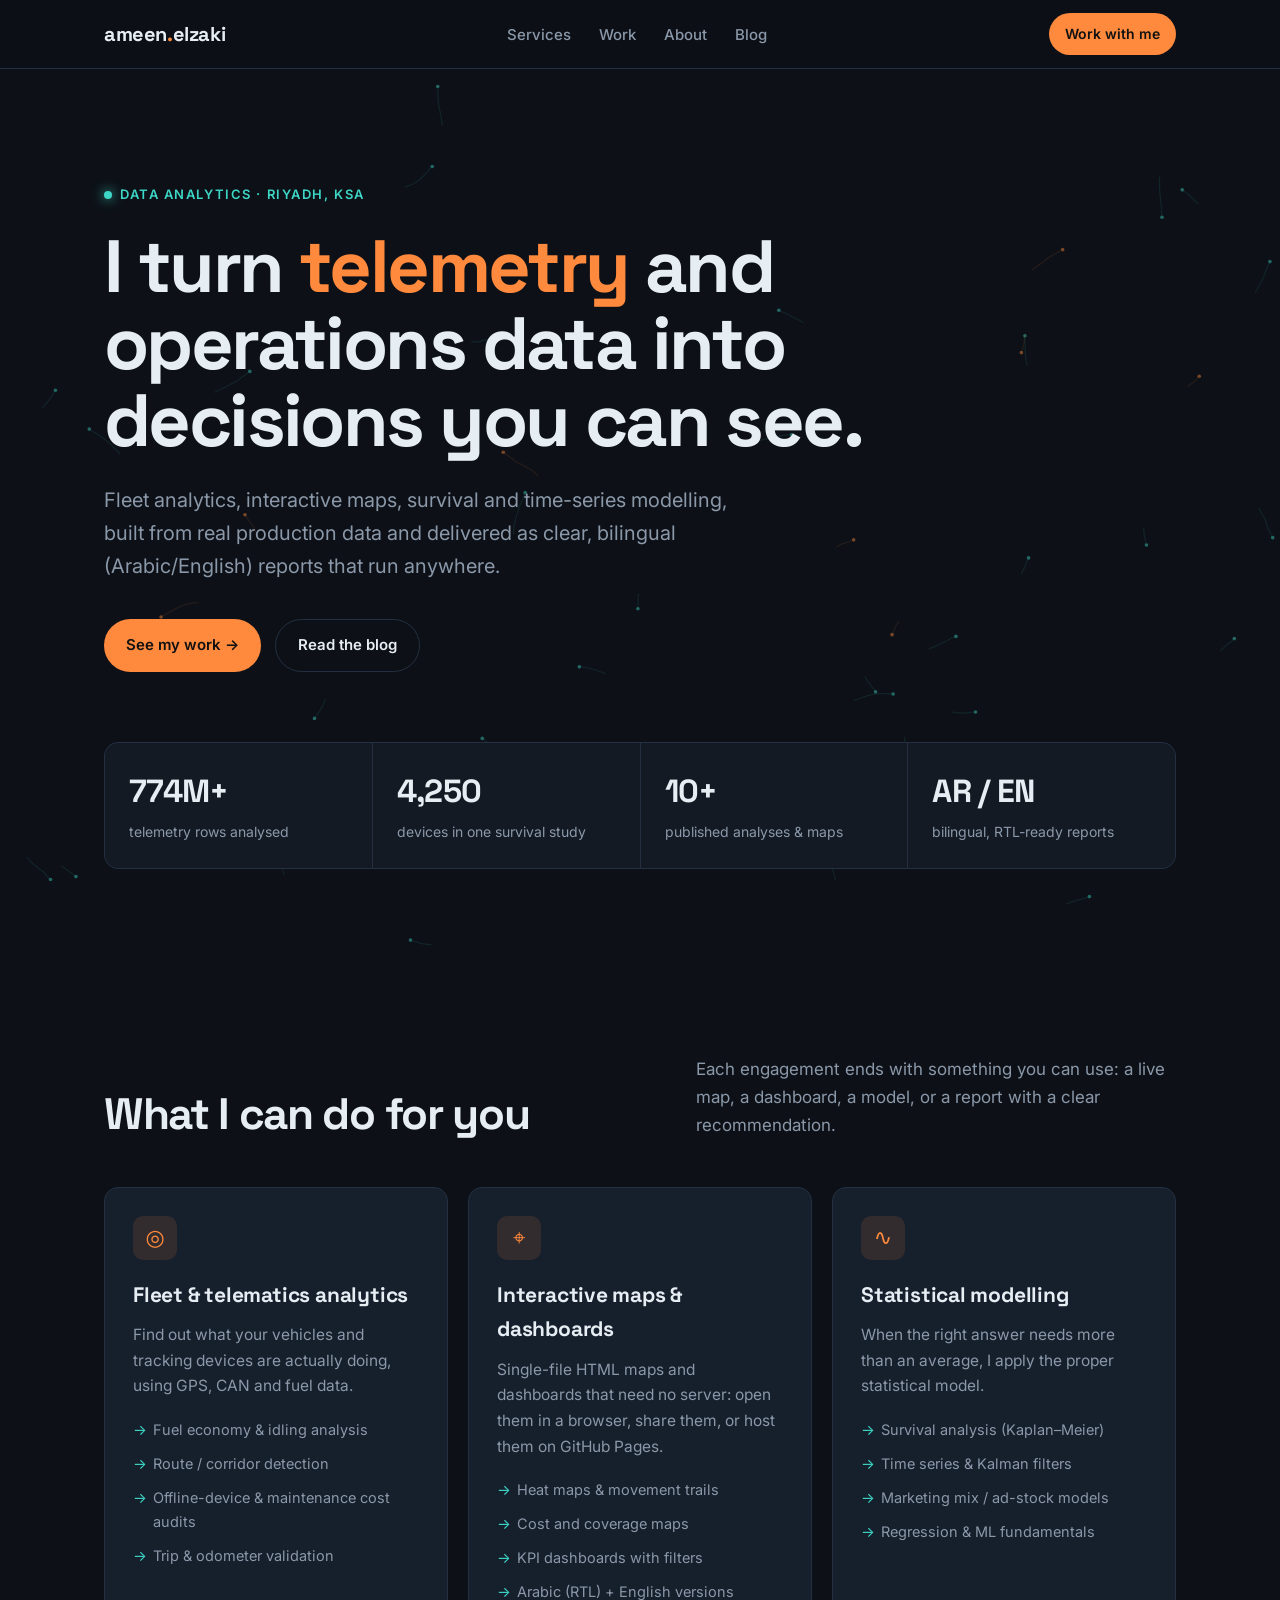
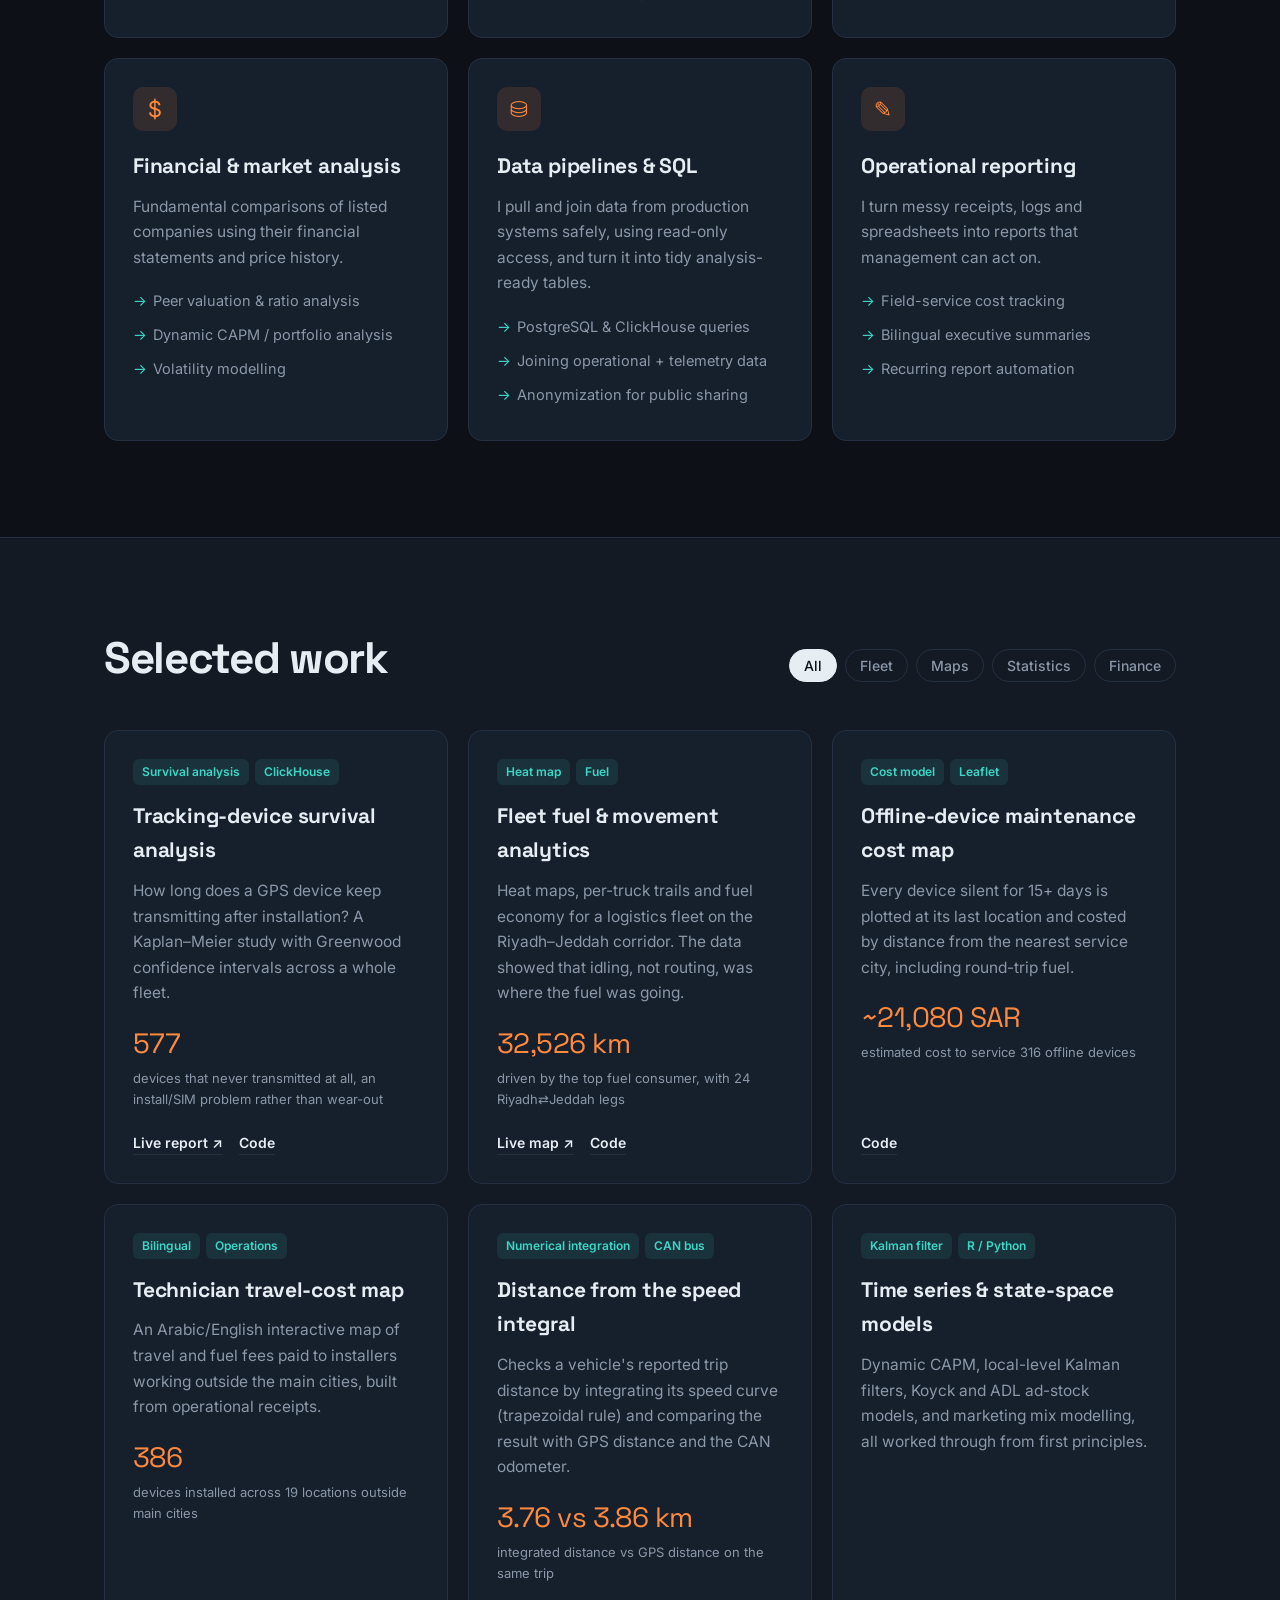
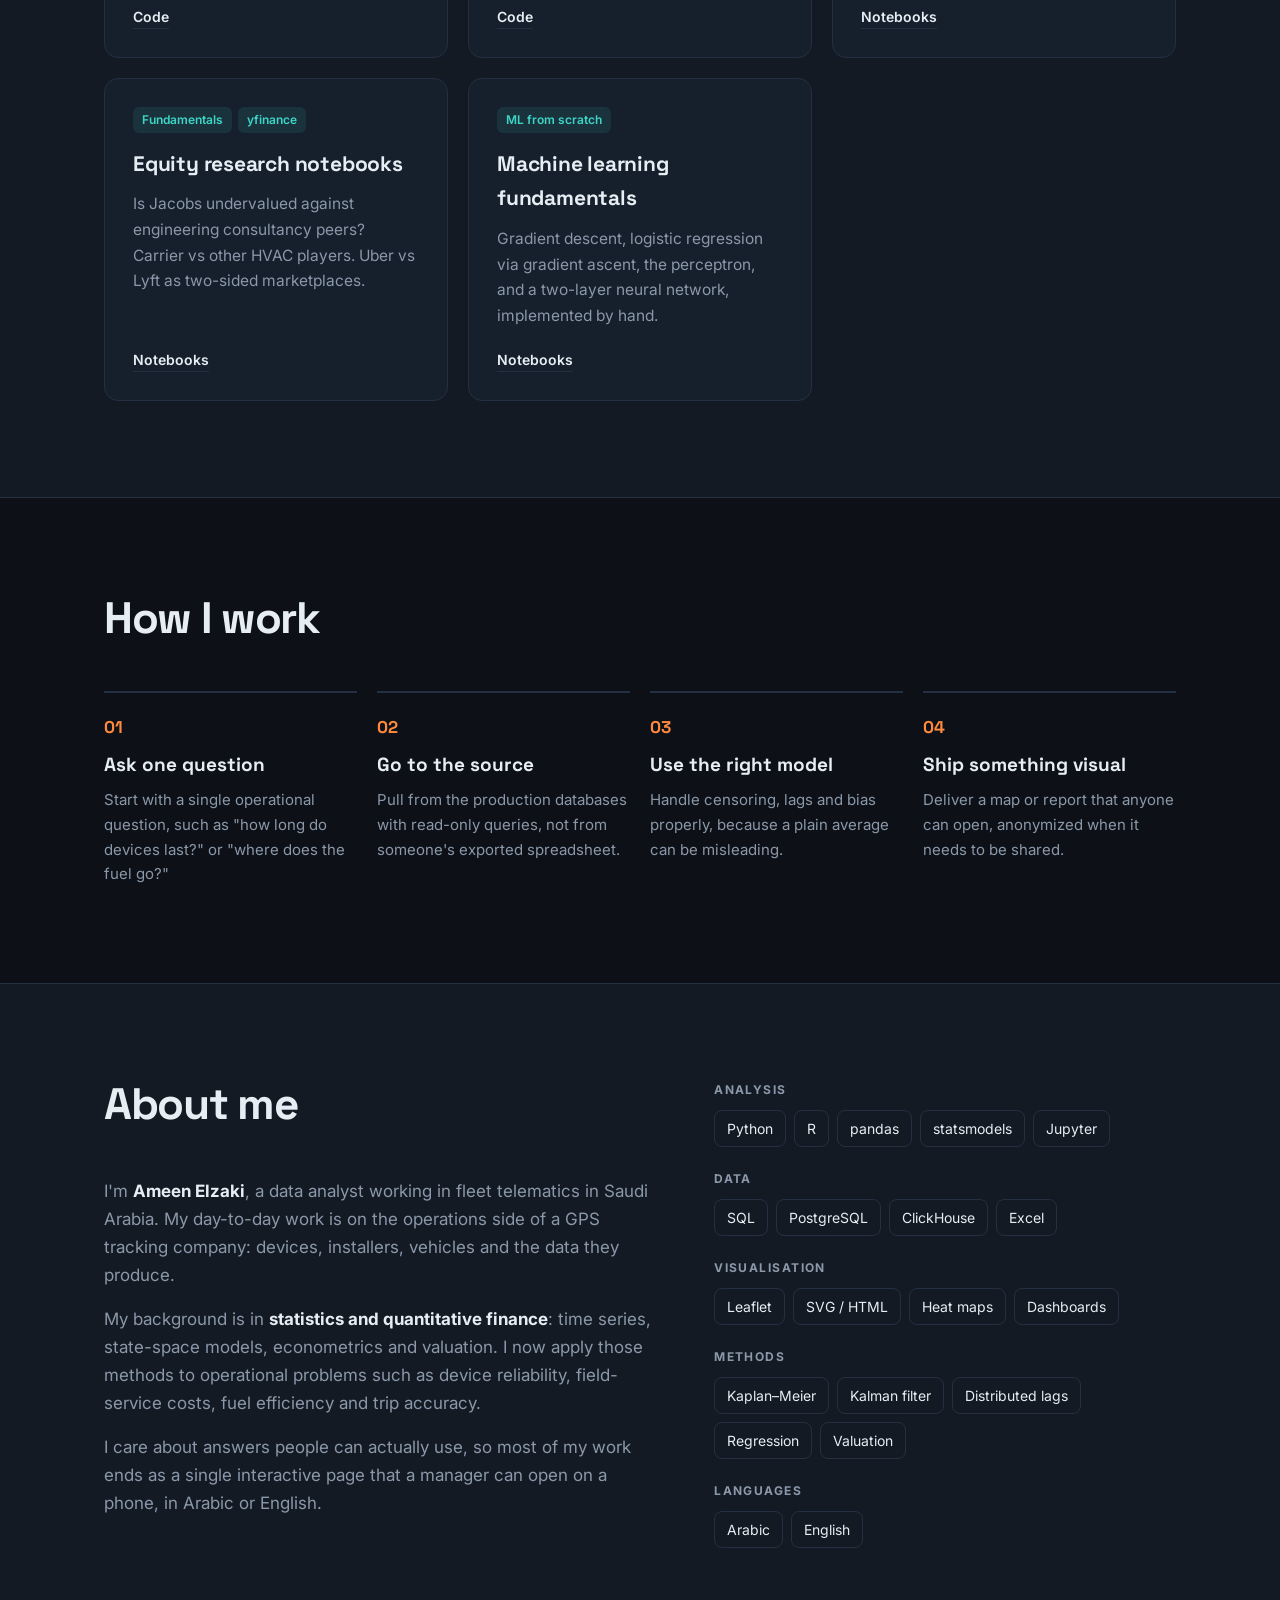
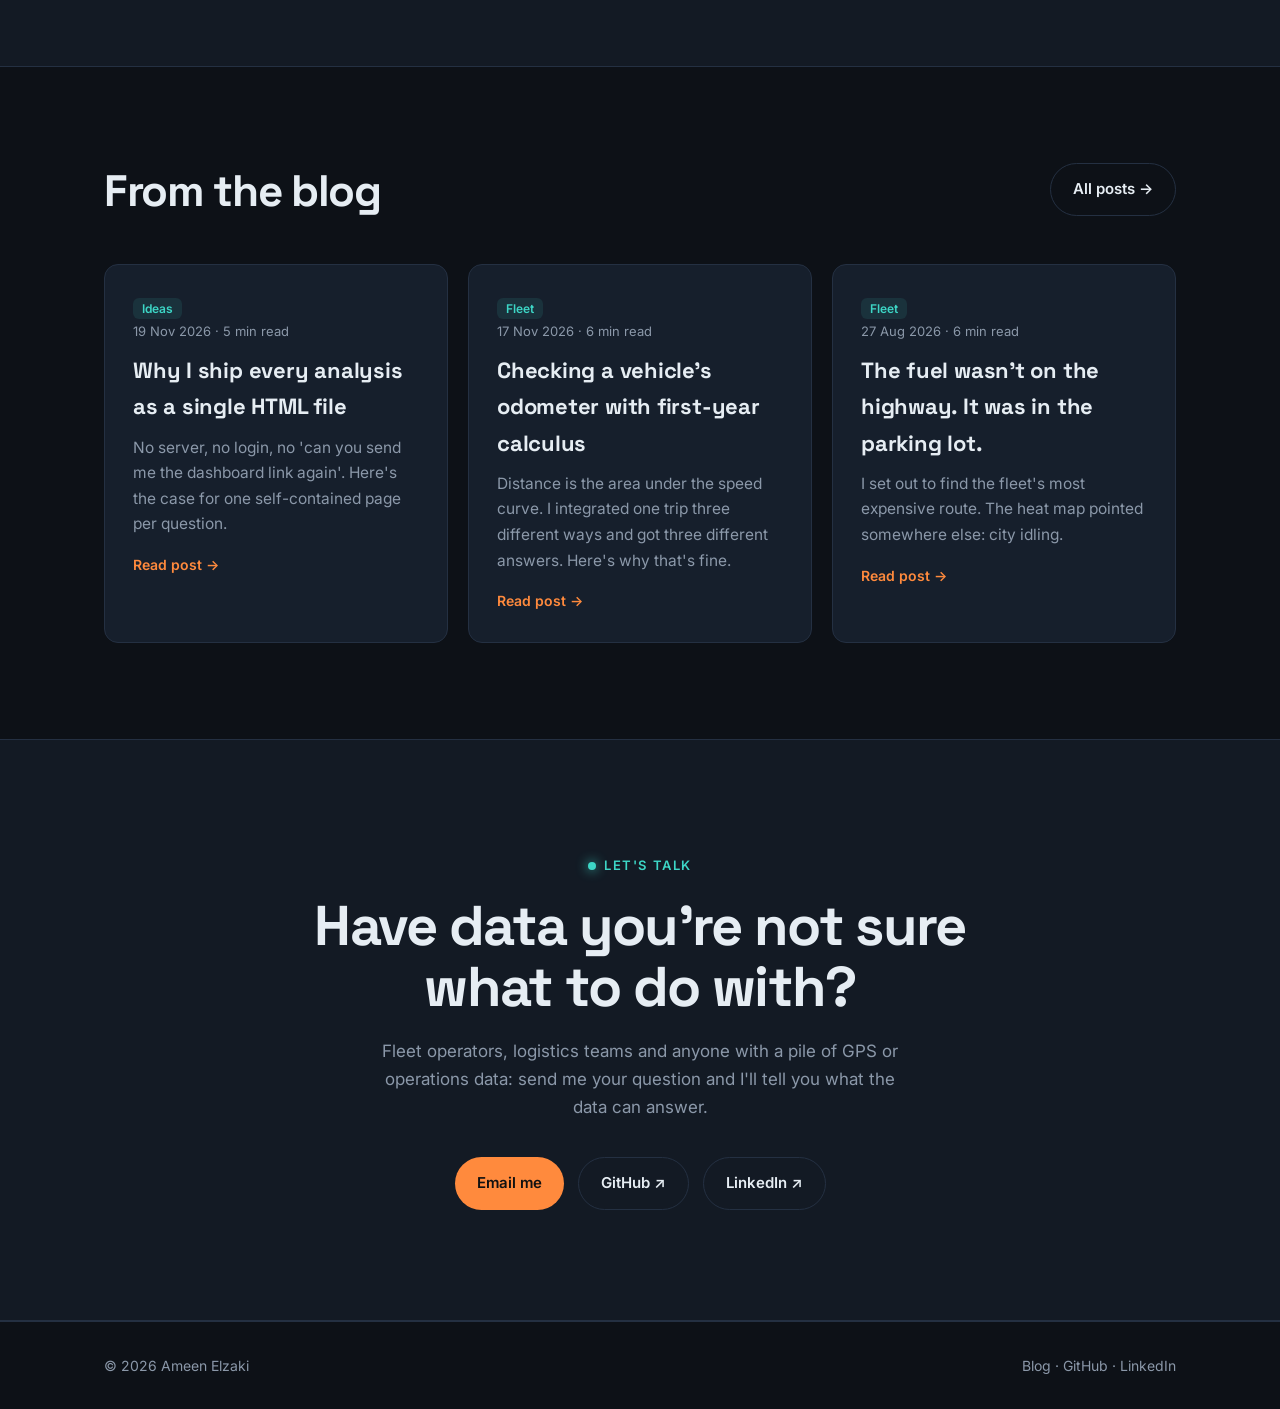
==== index.html @ 3b40af2e "Add files via upload" ====
<!DOCTYPE html>
<html lang="en">
<head>
<meta charset="UTF-8">
<meta name="viewport" content="width=device-width, initial-scale=1.0">
<title>Ameen Elzaki — Fleet & Operations Data Analytics</title>
<meta name="description" content="I turn raw GPS telemetry, operations records and financial data into maps, dashboards and decisions. Fleet analytics, statistical modelling and bilingual (Arabic/English) reporting.">
<link rel="preconnect" href="https://fonts.googleapis.com">
<link rel="preconnect" href="https://fonts.gstatic.com" crossorigin>
<link href="https://fonts.googleapis.com/css2?family=Inter:wght@400;500;600&family=Space+Grotesk:wght@500;700&display=swap" rel="stylesheet">
<link rel="stylesheet" href="assets/style.css">
</head>
<body>

<nav class="nav">
  <div class="wrap">
    <a href="index.html" class="logo">ameen<span>.</span>elzaki</a>
    <ul>
      <li><a href="#services">Services</a></li>
      <li><a href="#work">Work</a></li>
      <li><a href="#about">About</a></li>
      <li><a href="blog.html">Blog</a></li>
    </ul>
    <a href="#contact" class="cta">Work with me</a>
    <button class="menu-btn" aria-label="Menu">☰</button>
  </div>
</nav>

<header class="hero">
  <canvas id="trails"></canvas>
  <div class="wrap">
    <span class="eyebrow">Data analytics · Riyadh, KSA</span>
    <h1>I turn <em>telemetry</em> and operations data into decisions you can see.</h1>
    <p class="lead">Fleet analytics, interactive maps, survival and time-series modelling, built from real production data and delivered as clear, bilingual (Arabic/English) reports that run anywhere.</p>
    <div class="btns">
      <a href="#work" class="btn primary">See my work →</a>
      <a href="blog.html" class="btn ghost">Read the blog</a>
    </div>

    <div class="stats reveal">
      <div class="stat"><b>774M+</b><span>telemetry rows analysed</span></div>
      <div class="stat"><b>4,250</b><span>devices in one survival study</span></div>
      <div class="stat"><b>10+</b><span>published analyses & maps</span></div>
      <div class="stat"><b>AR / EN</b><span>bilingual, RTL-ready reports</span></div>
    </div>
  </div>
</header>

<!-- SERVICES -->
<section id="services">
  <div class="wrap">
    <div class="sec-head reveal">
      <h2>What I can do for you</h2>
      <p>Each engagement ends with something you can use: a live map, a dashboard, a model, or a report with a clear recommendation.</p>
    </div>
    <div class="grid g3">
      <div class="card reveal">
        <div class="ico">◎</div>
        <h3>Fleet & telematics analytics</h3>
        <p>Find out what your vehicles and tracking devices are actually doing, using GPS, CAN and fuel data.</p>
        <ul>
          <li>Fuel economy & idling analysis</li>
          <li>Route / corridor detection</li>
          <li>Offline-device & maintenance cost audits</li>
          <li>Trip & odometer validation</li>
        </ul>
      </div>
      <div class="card reveal">
        <div class="ico">⌖</div>
        <h3>Interactive maps & dashboards</h3>
        <p>Single-file HTML maps and dashboards that need no server: open them in a browser, share them, or host them on GitHub Pages.</p>
        <ul>
          <li>Heat maps & movement trails</li>
          <li>Cost and coverage maps</li>
          <li>KPI dashboards with filters</li>
          <li>Arabic (RTL) + English versions</li>
        </ul>
      </div>
      <div class="card reveal">
        <div class="ico">∿</div>
        <h3>Statistical modelling</h3>
        <p>When the right answer needs more than an average, I apply the proper statistical model.</p>
        <ul>
          <li>Survival analysis (Kaplan–Meier)</li>
          <li>Time series & Kalman filters</li>
          <li>Marketing mix / ad-stock models</li>
          <li>Regression & ML fundamentals</li>
        </ul>
      </div>
      <div class="card reveal">
        <div class="ico">$</div>
        <h3>Financial & market analysis</h3>
        <p>Fundamental comparisons of listed companies using their financial statements and price history.</p>
        <ul>
          <li>Peer valuation & ratio analysis</li>
          <li>Dynamic CAPM / portfolio analysis</li>
          <li>Volatility modelling</li>
        </ul>
      </div>
      <div class="card reveal">
        <div class="ico">⛁</div>
        <h3>Data pipelines & SQL</h3>
        <p>I pull and join data from production systems safely, using read-only access, and turn it into tidy analysis-ready tables.</p>
        <ul>
          <li>PostgreSQL & ClickHouse queries</li>
          <li>Joining operational + telemetry data</li>
          <li>Anonymization for public sharing</li>
        </ul>
      </div>
      <div class="card reveal">
        <div class="ico">✎</div>
        <h3>Operational reporting</h3>
        <p>I turn messy receipts, logs and spreadsheets into reports that management can act on.</p>
        <ul>
          <li>Field-service cost tracking</li>
          <li>Bilingual executive summaries</li>
          <li>Recurring report automation</li>
        </ul>
      </div>
    </div>
  </div>
</section>

<!-- WORK -->
<section id="work" class="alt">
  <div class="wrap">
    <div class="sec-head reveal">
      <h2>Selected work</h2>
      <div class="filters">
        <button class="on" data-f="all">All</button>
        <button data-f="fleet">Fleet</button>
        <button data-f="maps">Maps</button>
        <button data-f="stats">Statistics</button>
        <button data-f="finance">Finance</button>
      </div>
    </div>

    <div class="grid g3">
      <article class="card project reveal" data-cat="fleet stats">
        <div class="tags"><span class="tag">Survival analysis</span><span class="tag">ClickHouse</span></div>
        <h3>Tracking-device survival analysis</h3>
        <p>How long does a GPS device keep transmitting after installation? A Kaplan–Meier study with Greenwood confidence intervals across a whole fleet.</p>
        <div class="metric">577</div>
        <div class="metric-l">devices that never transmitted at all, an install/SIM problem rather than wear-out</div>
        <div class="links">
          <a href="https://ameenelzaki96.github.io/Survival-Analysis" target="_blank" rel="noopener">Live report ↗</a>
          <a href="https://github.com/ameenelzaki96/Survival-Analysis" target="_blank" rel="noopener">Code</a>
        </div>
      </article>

      <article class="card project reveal" data-cat="fleet maps">
        <div class="tags"><span class="tag">Heat map</span><span class="tag">Fuel</span></div>
        <h3>Fleet fuel & movement analytics</h3>
        <p>Heat maps, per-truck trails and fuel economy for a logistics fleet on the Riyadh–Jeddah corridor. The data showed that idling, not routing, was where the fuel was going.</p>
        <div class="metric">32,526 km</div>
        <div class="metric-l">driven by the top fuel consumer, with 24 Riyadh⇄Jeddah legs</div>
        <div class="links">
          <a href="https://ameenelzaki96.github.io/fleet-movement-heatmap/" target="_blank" rel="noopener">Live map ↗</a>
          <a href="https://github.com/ameenelzaki96/fleet-movement-heatmap" target="_blank" rel="noopener">Code</a>
        </div>
      </article>

      <article class="card project reveal" data-cat="fleet maps">
        <div class="tags"><span class="tag">Cost model</span><span class="tag">Leaflet</span></div>
        <h3>Offline-device maintenance cost map</h3>
        <p>Every device silent for 15+ days is plotted at its last location and costed by distance from the nearest service city, including round-trip fuel.</p>
        <div class="metric">~21,080 SAR</div>
        <div class="metric-l">estimated cost to service 316 offline devices</div>
        <div class="links">
          <a href="https://github.com/ameenelzaki96/tracking-stale-map-KSA-all-regions" target="_blank" rel="noopener">Code</a>
        </div>
      </article>

      <article class="card project reveal" data-cat="maps fleet">
        <div class="tags"><span class="tag">Bilingual</span><span class="tag">Operations</span></div>
        <h3>Technician travel-cost map</h3>
        <p>An Arabic/English interactive map of travel and fuel fees paid to installers working outside the main cities, built from operational receipts.</p>
        <div class="metric">386</div>
        <div class="metric-l">devices installed across 19 locations outside main cities</div>
        <div class="links">
          <a href="https://github.com/ameenelzaki96/Operational-Interactive-Map" target="_blank" rel="noopener">Code</a>
        </div>
      </article>

      <article class="card project reveal" data-cat="fleet stats">
        <div class="tags"><span class="tag">Numerical integration</span><span class="tag">CAN bus</span></div>
        <h3>Distance from the speed integral</h3>
        <p>Checks a vehicle's reported trip distance by integrating its speed curve (trapezoidal rule) and comparing the result with GPS distance and the CAN odometer.</p>
        <div class="metric">3.76 vs 3.86 km</div>
        <div class="metric-l">integrated distance vs GPS distance on the same trip</div>
        <div class="links">
          <a href="https://github.com/ameenelzaki96/Distance-via-Speed-Integral-in-Arabic" target="_blank" rel="noopener">Code</a>
        </div>
      </article>

      <article class="card project reveal" data-cat="stats">
        <div class="tags"><span class="tag">Kalman filter</span><span class="tag">R / Python</span></div>
        <h3>Time series & state-space models</h3>
        <p>Dynamic CAPM, local-level Kalman filters, Koyck and ADL ad-stock models, and marketing mix modelling, all worked through from first principles.</p>
        <div class="links">
          <a href="https://github.com/ameenelzaki96/timeseries" target="_blank" rel="noopener">Notebooks</a>
        </div>
      </article>

      <article class="card project reveal" data-cat="finance">
        <div class="tags"><span class="tag">Fundamentals</span><span class="tag">yfinance</span></div>
        <h3>Equity research notebooks</h3>
        <p>Is Jacobs undervalued against engineering consultancy peers? Carrier vs other HVAC players. Uber vs Lyft as two-sided marketplaces.</p>
        <div class="links">
          <a href="https://github.com/ameenelzaki96/Financial-Analysis" target="_blank" rel="noopener">Notebooks</a>
        </div>
      </article>

      <article class="card project reveal" data-cat="stats">
        <div class="tags"><span class="tag">ML from scratch</span></div>
        <h3>Machine learning fundamentals</h3>
        <p>Gradient descent, logistic regression via gradient ascent, the perceptron, and a two-layer neural network, implemented by hand.</p>
        <div class="links">
          <a href="https://github.com/ameenelzaki96/Machine-learning-AI" target="_blank" rel="noopener">Notebooks</a>
        </div>
      </article>
    </div>
  </div>
</section>

<!-- PROCESS -->
<section>
  <div class="wrap">
    <div class="sec-head reveal"><h2>How I work</h2></div>
    <div class="steps">
      <div class="step reveal"><h4>Ask one question</h4><p>Start with a single operational question, such as "how long do devices last?" or "where does the fuel go?"</p></div>
      <div class="step reveal"><h4>Go to the source</h4><p>Pull from the production databases with read-only queries, not from someone's exported spreadsheet.</p></div>
      <div class="step reveal"><h4>Use the right model</h4><p>Handle censoring, lags and bias properly, because a plain average can be misleading.</p></div>
      <div class="step reveal"><h4>Ship something visual</h4><p>Deliver a map or report that anyone can open, anonymized when it needs to be shared.</p></div>
    </div>
  </div>
</section>

<!-- ABOUT -->
<section id="about" class="alt">
  <div class="wrap about">
    <div class="reveal">
      <div class="sec-head"><h2>About me</h2></div>
      <p>I'm <strong>Ameen Elzaki</strong>, a data analyst working in fleet telematics in Saudi Arabia. My day-to-day work is on the operations side of a GPS tracking company: devices, installers, vehicles and the data they produce.</p>
      <p>My background is in <strong>statistics and quantitative finance</strong>: time series, state-space models, econometrics and valuation. I now apply those methods to operational problems such as device reliability, field-service costs, fuel efficiency and trip accuracy.</p>
      <p>I care about answers people can actually use, so most of my work ends as a single interactive page that a manager can open on a phone, in Arabic or English.</p>
    </div>
    <div class="reveal">
      <div class="skill-group"><h5>Analysis</h5><div class="skills"><span>Python</span><span>R</span><span>pandas</span><span>statsmodels</span><span>Jupyter</span></div></div>
      <div class="skill-group"><h5>Data</h5><div class="skills"><span>SQL</span><span>PostgreSQL</span><span>ClickHouse</span><span>Excel</span></div></div>
      <div class="skill-group"><h5>Visualisation</h5><div class="skills"><span>Leaflet</span><span>SVG / HTML</span><span>Heat maps</span><span>Dashboards</span></div></div>
      <div class="skill-group"><h5>Methods</h5><div class="skills"><span>Kaplan–Meier</span><span>Kalman filter</span><span>Distributed lags</span><span>Regression</span><span>Valuation</span></div></div>
      <div class="skill-group"><h5>Languages</h5><div class="skills"><span>Arabic</span><span>English</span></div></div>
    </div>
  </div>
</section>

<!-- LATEST POSTS -->
<section>
  <div class="wrap">
    <div class="sec-head reveal">
      <h2>From the blog</h2>
      <a href="blog.html" class="btn ghost">All posts →</a>
    </div>
    <div class="grid g3" id="latest-posts"></div>
  </div>
</section>

<!-- CONTACT -->
<section id="contact" class="contact alt">
  <div class="wrap reveal">
    <span class="eyebrow">Let's talk</span>
    <h2 style="margin-top:18px">Have data you're not sure what to do with?</h2>
    <p>Fleet operators, logistics teams and anyone with a pile of GPS or operations data: send me your question and I'll tell you what the data can answer.</p>
    <div class="btns">
      <a href="mailto:ameenelzaki@outlook.com" class="btn primary">Email me</a>
      <a href="https://github.com/ameenelzaki96" target="_blank" rel="noopener" class="btn ghost">GitHub ↗</a>
      <a href="https://www.linkedin.com/in/ameen-elzaki/" target="_blank" rel="noopener" class="btn ghost">LinkedIn ↗</a>
    </div>
  </div>
</section>

<footer>
  <div class="wrap">
    <span>© <span data-year></span> Ameen Elzaki</span>
    <span><a href="blog.html">Blog</a> · <a href="https://github.com/ameenelzaki96" target="_blank" rel="noopener">GitHub</a> · <a href="https://www.linkedin.com/in/ameen-elzaki/" target="_blank" rel="noopener">LinkedIn</a></span>
  </div>
</footer>

<script src="assets/posts.js"></script>
<script>
  // render latest 3 posts on the home page
  document.getElementById('latest-posts').innerHTML = POSTS.slice(0,3).map(postCard).join('');
</script>
<script src="assets/main.js"></script>
</body>
</html>
---- assets/style.css ----
/* ===== Ameen Elzaki — personal site ===== */
:root{
  --bg:#0d1117;
  --bg-2:#131a24;
  --card:#161f2c;
  --line:#243042;
  --text:#e6edf3;
  --muted:#8b98a9;
  --accent:#ff8a3d;      /* the orange from the field-cost maps */
  --accent-2:#3dd6c6;    /* telemetry teal */
  --radius:14px;
  --max:1120px;
  --font-head:"Space Grotesk",system-ui,sans-serif;
  --font-body:"Inter",system-ui,sans-serif;
}
*{box-sizing:border-box;margin:0;padding:0}
html{scroll-behavior:smooth}
body{background:var(--bg);color:var(--text);font-family:var(--font-body);line-height:1.65;font-size:17px;-webkit-font-smoothing:antialiased}
a{color:inherit;text-decoration:none}
img{max-width:100%;display:block}
.wrap{max-width:var(--max);margin:0 auto;padding:0 24px}

/* nav */
.nav{position:sticky;top:0;z-index:50;background:rgba(13,17,23,.82);backdrop-filter:blur(10px);border-bottom:1px solid var(--line)}
.nav .wrap{display:flex;align-items:center;justify-content:space-between;height:68px}
.logo{font-family:var(--font-head);font-weight:700;font-size:20px;letter-spacing:-.02em}
.logo span{color:var(--accent)}
.nav ul{display:flex;gap:28px;list-style:none}
.nav ul a{color:var(--muted);font-size:15px;font-weight:500;transition:color .2s}
.nav ul a:hover,.nav ul a.active{color:var(--text)}
.nav .cta{background:var(--accent);color:#111;padding:9px 16px;border-radius:999px;font-weight:600;font-size:14px}
.menu-btn{display:none;background:none;border:0;color:var(--text);font-size:26px;cursor:pointer}

/* hero */
.hero{position:relative;padding:110px 0 90px;overflow:hidden}
.hero canvas{position:absolute;inset:0;width:100%;height:100%;opacity:.55;pointer-events:none}
.hero .wrap{position:relative}
.eyebrow{display:inline-flex;align-items:center;gap:8px;font-size:13px;font-weight:600;letter-spacing:.12em;text-transform:uppercase;color:var(--accent-2)}
.eyebrow::before{content:"";width:8px;height:8px;border-radius:50%;background:var(--accent-2);box-shadow:0 0 12px var(--accent-2)}
.hero h1{font-family:var(--font-head);font-size:clamp(40px,6.4vw,74px);line-height:1.04;letter-spacing:-.035em;margin:22px 0 24px;max-width:900px}
.hero h1 em{font-style:normal;color:var(--accent)}
.hero p.lead{font-size:20px;color:var(--muted);max-width:640px}
.btns{display:flex;gap:14px;margin-top:36px;flex-wrap:wrap}
.btn{display:inline-flex;align-items:center;gap:8px;padding:13px 22px;border-radius:999px;font-weight:600;font-size:15px;transition:transform .15s,background .2s}
.btn:hover{transform:translateY(-2px)}
.btn.primary{background:var(--accent);color:#111}
.btn.ghost{border:1px solid var(--line);color:var(--text)}
.btn.ghost:hover{background:var(--card)}

.stats{display:grid;grid-template-columns:repeat(4,1fr);gap:1px;background:var(--line);border:1px solid var(--line);border-radius:var(--radius);overflow:hidden;margin-top:70px}
.stat{background:var(--bg-2);padding:22px 24px}
.stat b{display:block;font-family:var(--font-head);font-size:32px;letter-spacing:-.02em}
.stat span{color:var(--muted);font-size:14px}

/* sections */
section{padding:96px 0}
.sec-head{display:flex;justify-content:space-between;align-items:end;gap:24px;margin-bottom:48px;flex-wrap:wrap}
.sec-head h2{font-family:var(--font-head);font-size:clamp(30px,4vw,44px);letter-spacing:-.03em;line-height:1.1}
.sec-head p{color:var(--muted);max-width:480px}
.alt{background:var(--bg-2);border-top:1px solid var(--line);border-bottom:1px solid var(--line)}

/* services */
.grid{display:grid;gap:20px}
.g3{grid-template-columns:repeat(3,1fr)}
.g2{grid-template-columns:repeat(2,1fr)}
.card{background:var(--card);border:1px solid var(--line);border-radius:var(--radius);padding:28px;transition:border-color .2s,transform .2s}
.card:hover{border-color:#3a4a62;transform:translateY(-3px)}
.card .ico{width:44px;height:44px;border-radius:10px;display:grid;place-items:center;background:rgba(255,138,61,.12);color:var(--accent);font-size:22px;margin-bottom:18px}
.card h3{font-family:var(--font-head);font-size:21px;letter-spacing:-.01em;margin-bottom:10px}
.card p{color:var(--muted);font-size:15.5px}
.card ul{margin-top:14px;list-style:none}
.card li{font-size:14.5px;color:var(--muted);padding:5px 0 5px 20px;position:relative}
.card li::before{content:"→";position:absolute;left:0;color:var(--accent-2)}

/* projects */
.filters{display:flex;gap:8px;flex-wrap:wrap}
.filters button{background:transparent;border:1px solid var(--line);color:var(--muted);padding:7px 14px;border-radius:999px;font:500 14px var(--font-body);cursor:pointer}
.filters button.on{background:var(--text);color:var(--bg);border-color:var(--text)}
.project{display:flex;flex-direction:column}
.project .tags{display:flex;gap:6px;flex-wrap:wrap;margin-bottom:14px}
.tag{font-size:12px;font-weight:600;padding:3px 9px;border-radius:6px;background:rgba(61,214,198,.1);color:var(--accent-2)}
.project .metric{font-family:var(--font-head);font-size:28px;color:var(--accent);margin:14px 0 2px;letter-spacing:-.02em}
.project .metric-l{font-size:13px;color:var(--muted)}
.project .links{margin-top:auto;padding-top:20px;display:flex;gap:16px;font-size:14px;font-weight:600}
.project .links a{color:var(--text);border-bottom:1px solid var(--line)}
.project .links a:hover{border-color:var(--accent)}
.project.hide{display:none}

/* process */
.steps{counter-reset:s;display:grid;grid-template-columns:repeat(4,1fr);gap:20px}
.step{border-top:2px solid var(--line);padding-top:20px}
.step::before{counter-increment:s;content:"0" counter(s);font-family:var(--font-head);color:var(--accent);font-weight:700}
.step h4{font-family:var(--font-head);font-size:19px;margin:8px 0}
.step p{color:var(--muted);font-size:15px}

/* about */
.about{display:grid;grid-template-columns:1.2fr 1fr;gap:56px;align-items:start}
.about p{color:var(--muted);margin-bottom:16px}
.about p strong{color:var(--text)}
.skills{display:flex;flex-wrap:wrap;gap:8px}
.skills span{border:1px solid var(--line);padding:6px 12px;border-radius:8px;font-size:14px;color:var(--text)}
.skill-group{margin-bottom:22px}
.skill-group h5{font-size:12px;letter-spacing:.12em;text-transform:uppercase;color:var(--muted);margin-bottom:10px}

/* blog list */
.post-card{display:block}
.post-card .meta{font-size:13px;color:var(--muted);margin-bottom:10px}
.post-card h3{font-size:22px}
.post-card .more{display:inline-block;margin-top:16px;color:var(--accent);font-weight:600;font-size:14px}

/* contact */
.contact{text-align:center;padding:110px 0}
.contact h2{font-family:var(--font-head);font-size:clamp(34px,5vw,56px);letter-spacing:-.03em;line-height:1.08;max-width:760px;margin:0 auto 20px}
.contact p{color:var(--muted);max-width:540px;margin:0 auto}
.contact .btns{justify-content:center}

footer{border-top:1px solid var(--line);padding:32px 0;color:var(--muted);font-size:14px}
footer .wrap{display:flex;justify-content:space-between;gap:16px;flex-wrap:wrap}
footer a:hover{color:var(--text)}

/* blog page */
.page-head{padding:90px 0 40px}
.page-head h1{font-family:var(--font-head);font-size:clamp(40px,6vw,64px);letter-spacing:-.035em;line-height:1.05}
.page-head p{color:var(--muted);font-size:19px;max-width:600px;margin-top:16px}

/* article */
.article{max-width:720px;margin:0 auto;padding:70px 24px 100px}
.article .back{color:var(--muted);font-size:14px;font-weight:500}
.article .back:hover{color:var(--accent)}
.article h1{font-family:var(--font-head);font-size:clamp(34px,5vw,50px);letter-spacing:-.03em;line-height:1.1;margin:24px 0 16px}
.article .meta{color:var(--muted);font-size:14px;margin-bottom:40px;display:flex;gap:14px;flex-wrap:wrap}
.article h2{font-family:var(--font-head);font-size:26px;letter-spacing:-.02em;margin:44px 0 14px}
.article p{margin-bottom:20px;color:#c9d3de}
.article ul,.article ol{margin:0 0 20px 22px;color:#c9d3de}
.article li{margin-bottom:8px}
.article strong{color:var(--text)}
.article blockquote{border-left:3px solid var(--accent);padding:6px 0 6px 20px;margin:28px 0;font-size:20px;color:var(--text);font-family:var(--font-head)}
.article code{background:var(--card);border:1px solid var(--line);padding:2px 6px;border-radius:5px;font-size:.88em}
.article pre{background:var(--card);border:1px solid var(--line);border-radius:10px;padding:18px;overflow:auto;margin-bottom:22px;font-size:14px;line-height:1.55}
.article pre code{background:none;border:0;padding:0}
.article table{width:100%;border-collapse:collapse;margin-bottom:24px;font-size:15px}
.article th,.article td{text-align:left;padding:10px 12px;border-bottom:1px solid var(--line)}
.article th{color:var(--muted);font-weight:600;font-size:13px;text-transform:uppercase;letter-spacing:.06em}
.callout{background:var(--card);border:1px solid var(--line);border-radius:var(--radius);padding:20px 22px;margin:28px 0}
.callout a{color:var(--accent);font-weight:600}

/* reveal */
.reveal{opacity:0;transform:translateY(18px);transition:opacity .7s ease,transform .7s ease}
.reveal.in{opacity:1;transform:none}

@media (max-width:900px){
  .g3,.steps{grid-template-columns:1fr 1fr}
  .about{grid-template-columns:1fr}
  .stats{grid-template-columns:1fr 1fr}
}
@media (max-width:640px){
  .g3,.g2,.steps{grid-template-columns:1fr}
  .nav ul{display:none;position:absolute;top:68px;left:0;right:0;flex-direction:column;gap:0;background:var(--bg);border-bottom:1px solid var(--line)}
  .nav ul.open{display:flex}
  .nav ul li a{display:block;padding:14px 24px}
  .menu-btn{display:block}
  .nav .cta{display:none}
  section{padding:70px 0}
  .hero{padding:70px 0 60px}
}
@media (prefers-reduced-motion:reduce){.reveal{opacity:1;transform:none;transition:none}html{scroll-behavior:auto}}
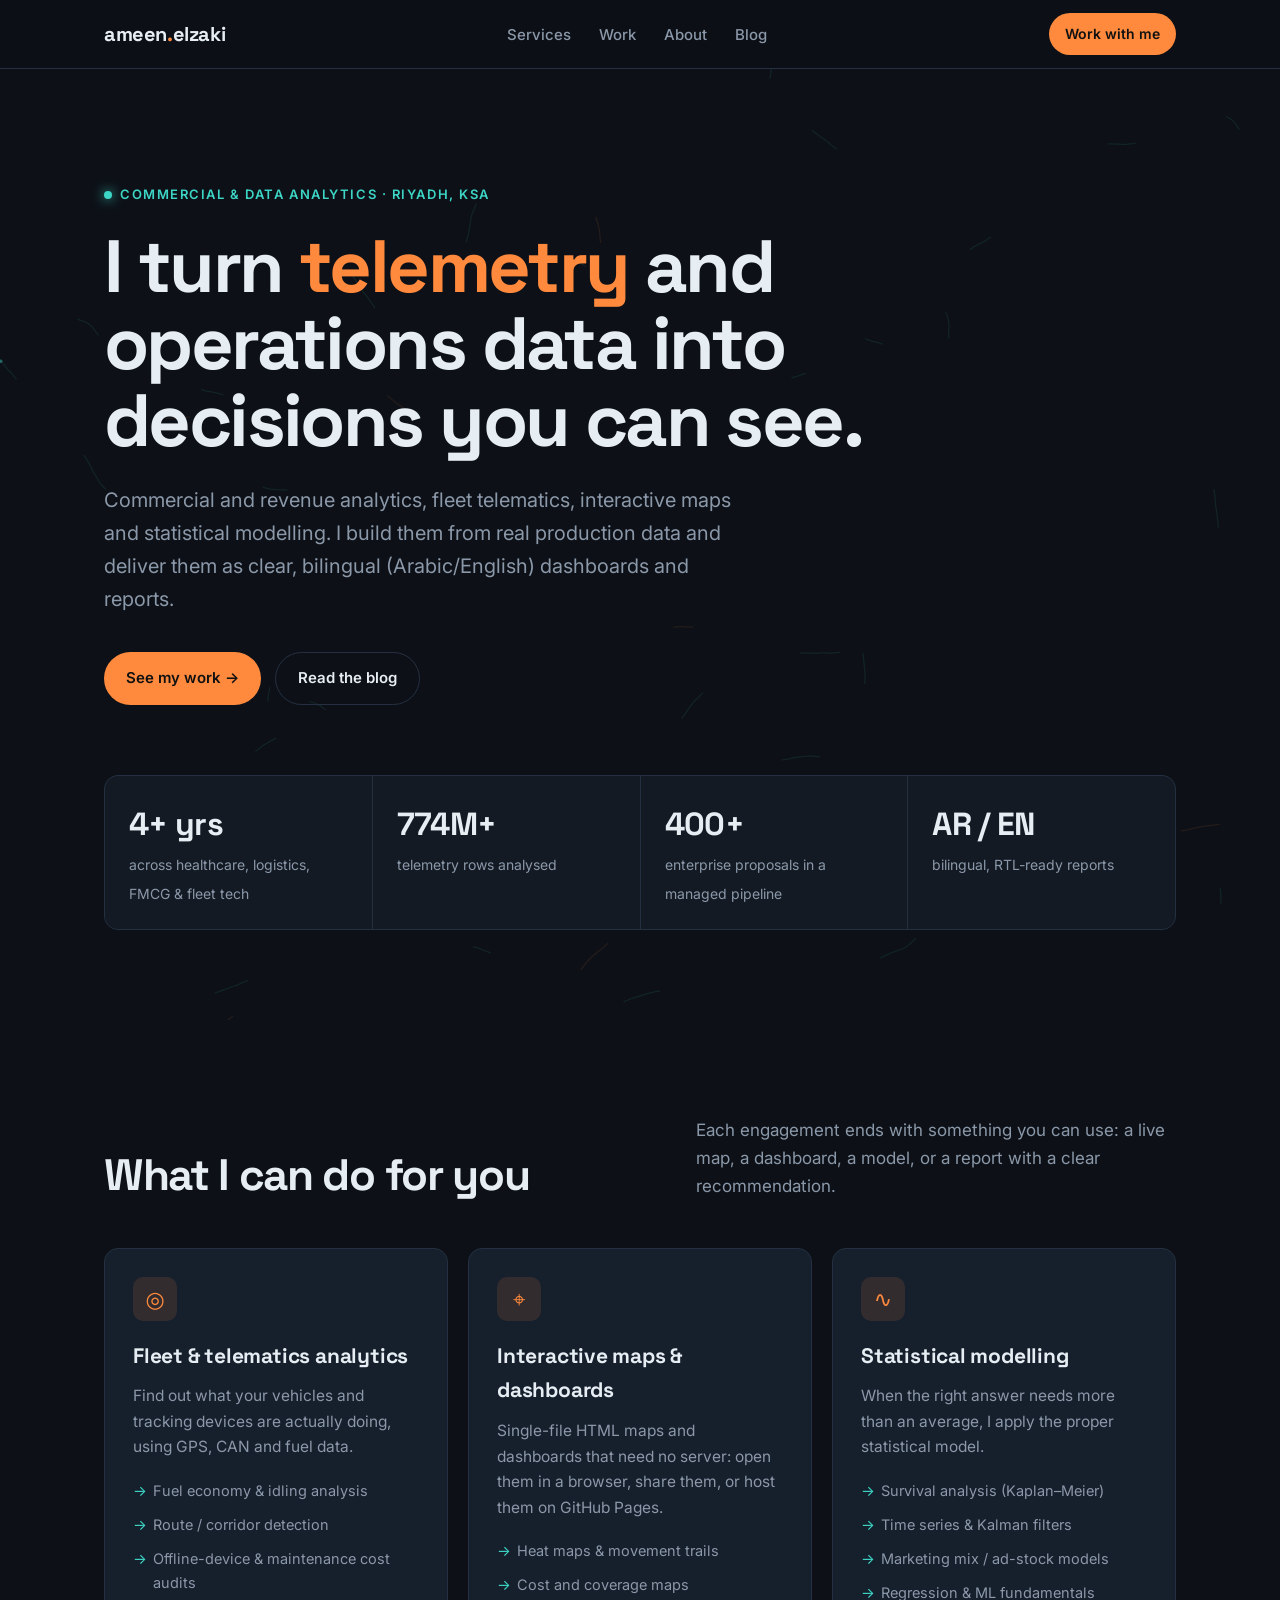
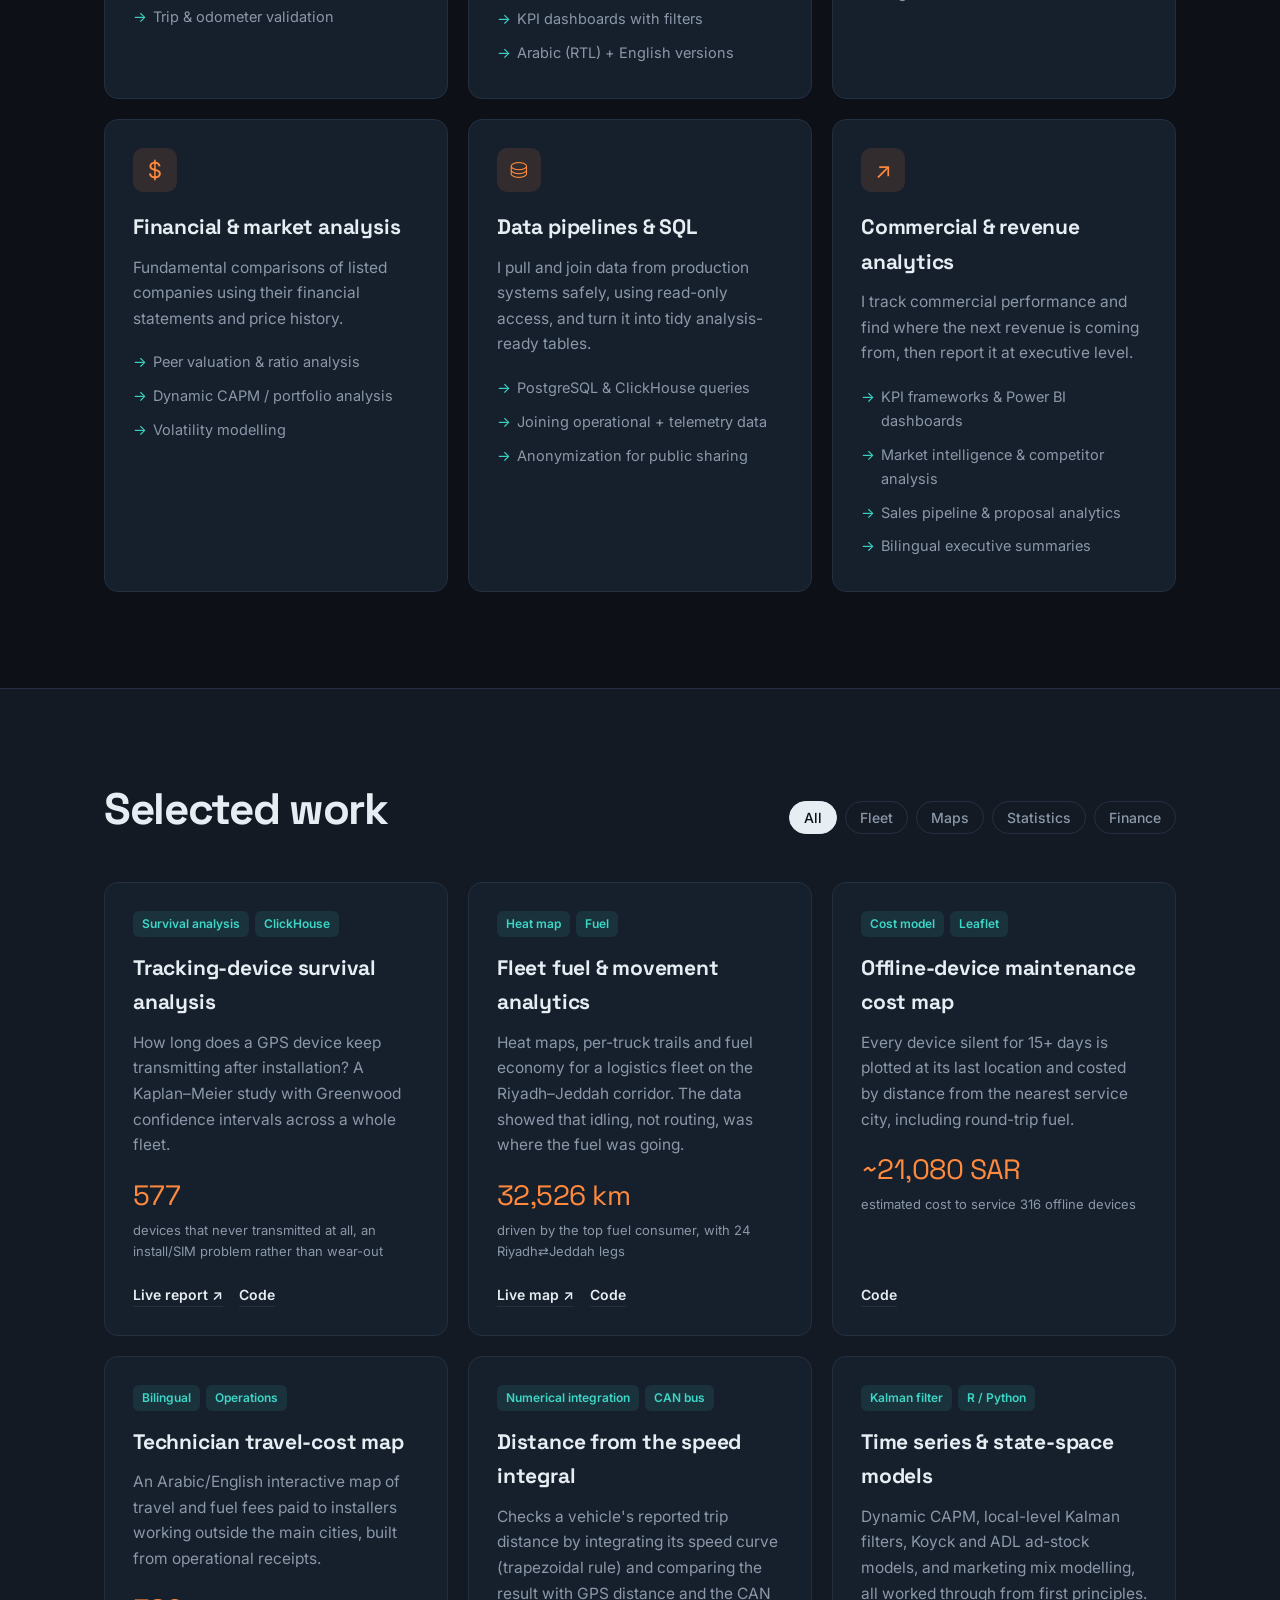
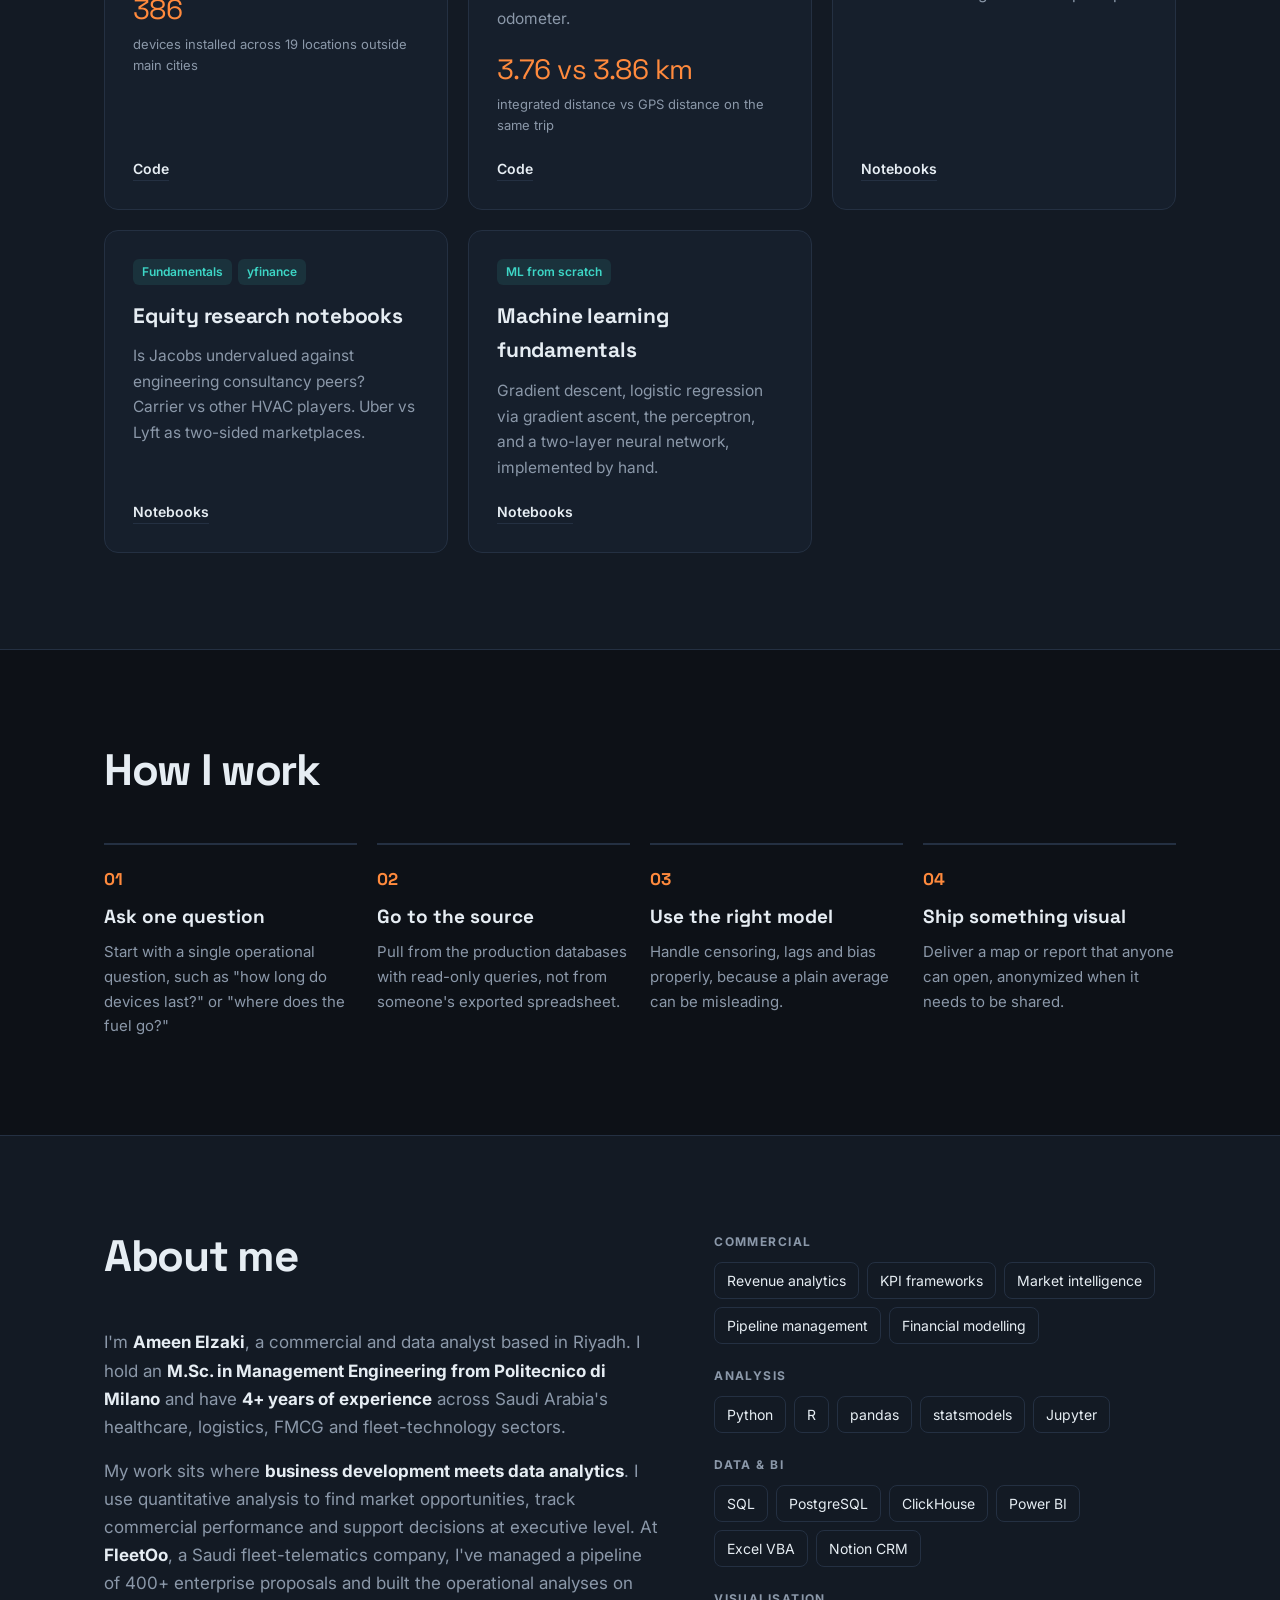
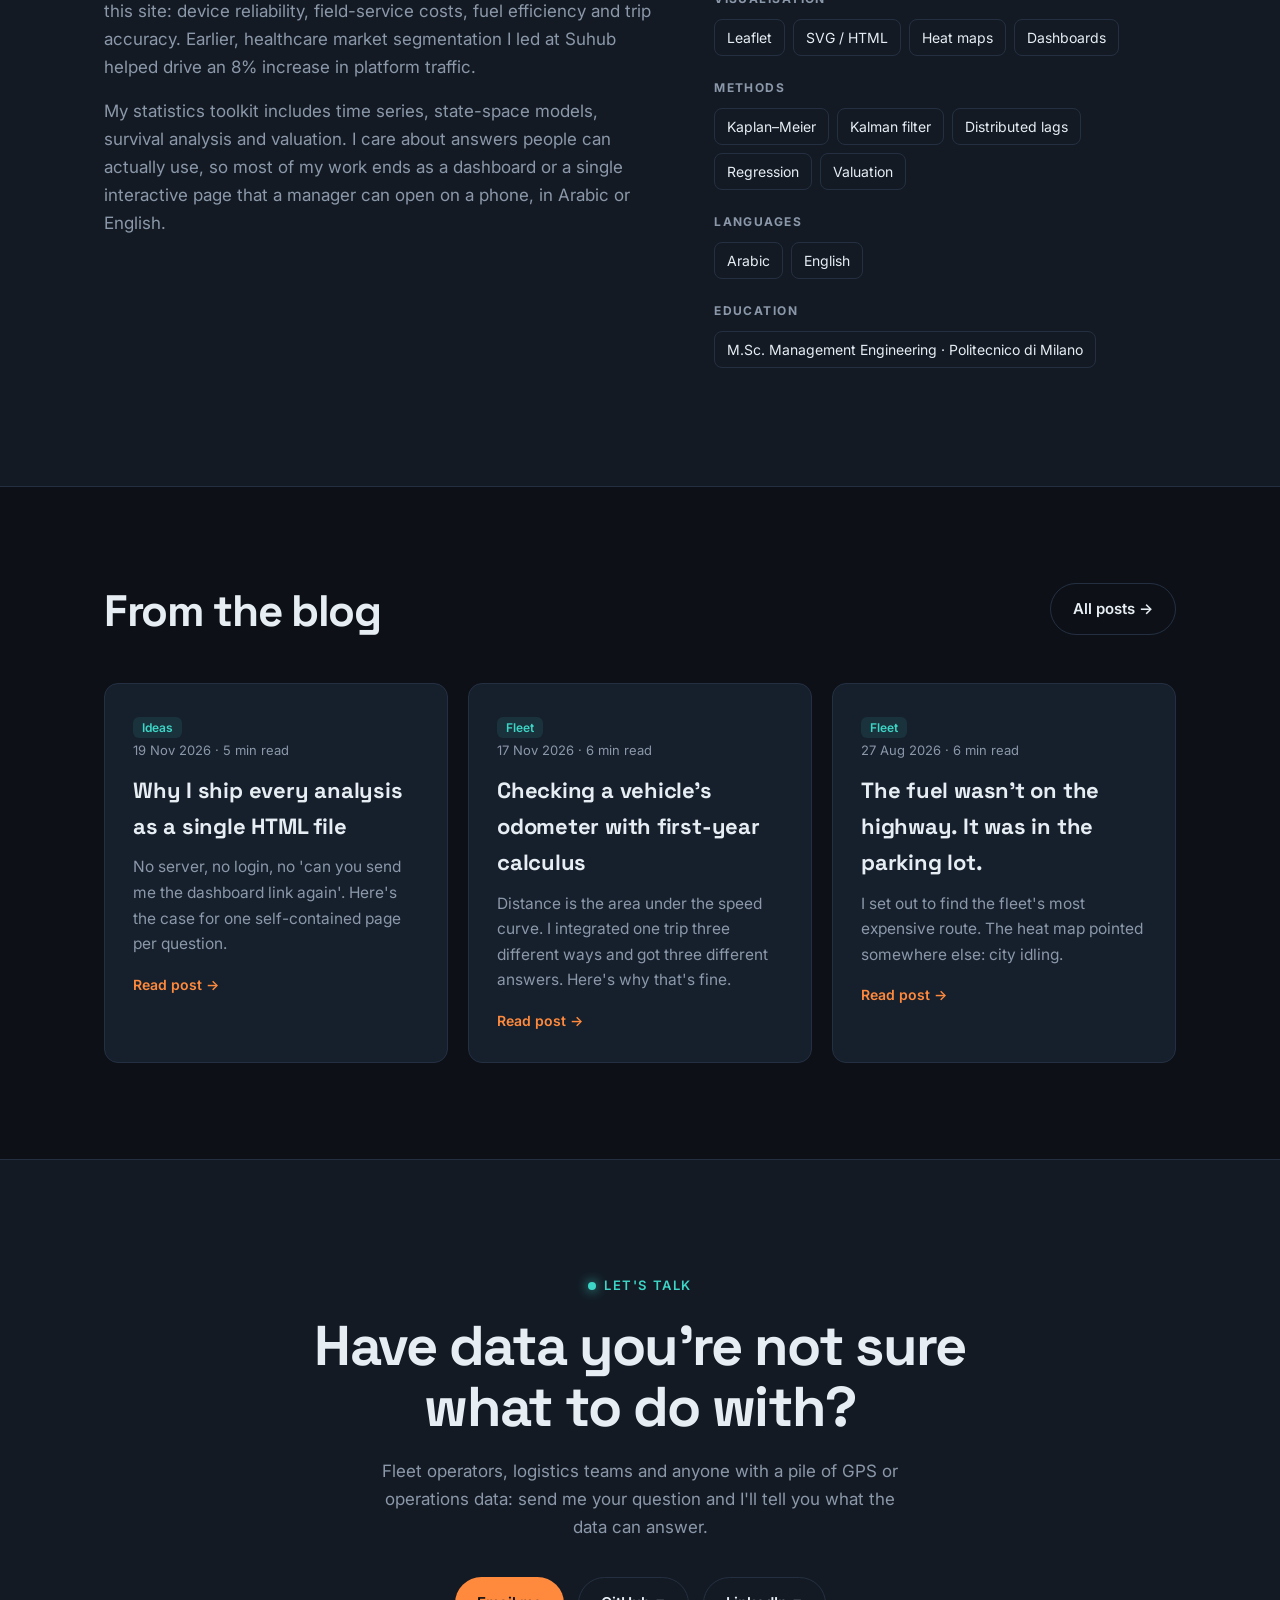
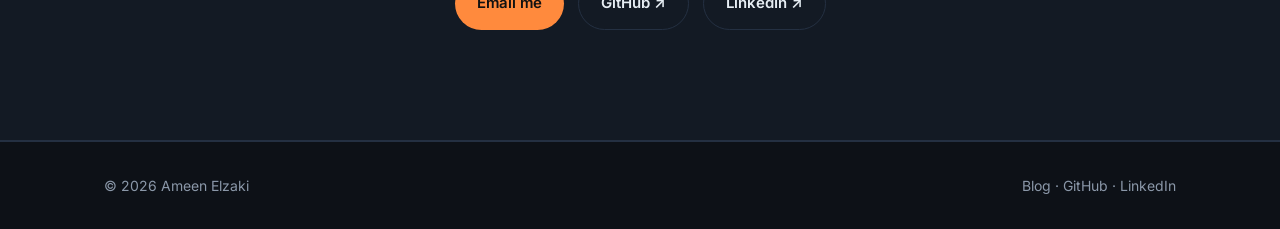
==== commit c1dea8c1: "Add files via upload" ====
--- a/index.html
+++ b/index.html
@@ -3,8 +3,17 @@
 <head>
 <meta charset="UTF-8">
 <meta name="viewport" content="width=device-width, initial-scale=1.0">
-<title>Ameen Elzaki — Fleet & Operations Data Analytics</title>
-<meta name="description" content="I turn raw GPS telemetry, operations records and financial data into maps, dashboards and decisions. Fleet analytics, statistical modelling and bilingual (Arabic/English) reporting.">
+<title>Ameen Elzaki — Commercial & Data Analytics</title>
+<meta name="description" content="Commercial and data analyst in Riyadh. I turn GPS telemetry, operations and market data into dashboards, maps and decisions, with bilingual Arabic/English reporting.">
+<meta property="og:type" content="website">
+<meta property="og:url" content="https://ameenelzaki96.github.io/">
+<meta property="og:title" content="Ameen Elzaki — Commercial & Data Analytics">
+<meta property="og:description" content="Fleet and commercial analytics, interactive maps, statistical modelling and market intelligence. Services, projects and blog.">
+<meta property="og:image" content="https://ameenelzaki96.github.io/assets/og-image.png">
+<meta property="og:image:width" content="1200">
+<meta property="og:image:height" content="630">
+<meta name="twitter:card" content="summary_large_image">
+<meta name="twitter:image" content="https://ameenelzaki96.github.io/assets/og-image.png">
 <link rel="preconnect" href="https://fonts.googleapis.com">
 <link rel="preconnect" href="https://fonts.gstatic.com" crossorigin>
 <link href="https://fonts.googleapis.com/css2?family=Inter:wght@400;500;600&family=Space+Grotesk:wght@500;700&display=swap" rel="stylesheet">
@@ -29,18 +38,18 @@
 <header class="hero">
   <canvas id="trails"></canvas>
   <div class="wrap">
-    <span class="eyebrow">Data analytics · Riyadh, KSA</span>
+    <span class="eyebrow">Commercial & data analytics · Riyadh, KSA</span>
     <h1>I turn <em>telemetry</em> and operations data into decisions you can see.</h1>
-    <p class="lead">Fleet analytics, interactive maps, survival and time-series modelling, built from real production data and delivered as clear, bilingual (Arabic/English) reports that run anywhere.</p>
+    <p class="lead">Commercial and revenue analytics, fleet telematics, interactive maps and statistical modelling. I build them from real production data and deliver them as clear, bilingual (Arabic/English) dashboards and reports.</p>
     <div class="btns">
       <a href="#work" class="btn primary">See my work →</a>
       <a href="blog.html" class="btn ghost">Read the blog</a>
     </div>
 
     <div class="stats reveal">
+      <div class="stat"><b>4+ yrs</b><span>across healthcare, logistics, FMCG & fleet tech</span></div>
       <div class="stat"><b>774M+</b><span>telemetry rows analysed</span></div>
-      <div class="stat"><b>4,250</b><span>devices in one survival study</span></div>
-      <div class="stat"><b>10+</b><span>published analyses & maps</span></div>
+      <div class="stat"><b>400+</b><span>enterprise proposals in a managed pipeline</span></div>
       <div class="stat"><b>AR / EN</b><span>bilingual, RTL-ready reports</span></div>
     </div>
   </div>
@@ -108,13 +117,14 @@
         </ul>
       </div>
       <div class="card reveal">
-        <div class="ico">✎</div>
-        <h3>Operational reporting</h3>
-        <p>I turn messy receipts, logs and spreadsheets into reports that management can act on.</p>
-        <ul>
-          <li>Field-service cost tracking</li>
+        <div class="ico">↗</div>
+        <h3>Commercial & revenue analytics</h3>
+        <p>I track commercial performance and find where the next revenue is coming from, then report it at executive level.</p>
+        <ul>
+          <li>KPI frameworks & Power BI dashboards</li>
+          <li>Market intelligence & competitor analysis</li>
+          <li>Sales pipeline & proposal analytics</li>
           <li>Bilingual executive summaries</li>
-          <li>Recurring report automation</li>
         </ul>
       </div>
     </div>
@@ -241,16 +251,18 @@
   <div class="wrap about">
     <div class="reveal">
       <div class="sec-head"><h2>About me</h2></div>
-      <p>I'm <strong>Ameen Elzaki</strong>, a data analyst working in fleet telematics in Saudi Arabia. My day-to-day work is on the operations side of a GPS tracking company: devices, installers, vehicles and the data they produce.</p>
-      <p>My background is in <strong>statistics and quantitative finance</strong>: time series, state-space models, econometrics and valuation. I now apply those methods to operational problems such as device reliability, field-service costs, fuel efficiency and trip accuracy.</p>
-      <p>I care about answers people can actually use, so most of my work ends as a single interactive page that a manager can open on a phone, in Arabic or English.</p>
+      <p>I'm <strong>Ameen Elzaki</strong>, a commercial and data analyst based in Riyadh. I hold an <strong>M.Sc. in Management Engineering from Politecnico di Milano</strong> and have <strong>4+ years of experience</strong> across Saudi Arabia's healthcare, logistics, FMCG and fleet-technology sectors.</p>
+      <p>My work sits where <strong>business development meets data analytics</strong>. I use quantitative analysis to find market opportunities, track commercial performance and support decisions at executive level. At <strong>FleetOo</strong>, a Saudi fleet-telematics company, I've managed a pipeline of 400+ enterprise proposals and built the operational analyses on this site: device reliability, field-service costs, fuel efficiency and trip accuracy. Earlier, healthcare market segmentation I led at Suhub helped drive an 8% increase in platform traffic.</p>
+      <p>My statistics toolkit includes time series, state-space models, survival analysis and valuation. I care about answers people can actually use, so most of my work ends as a dashboard or a single interactive page that a manager can open on a phone, in Arabic or English.</p>
     </div>
     <div class="reveal">
+      <div class="skill-group"><h5>Commercial</h5><div class="skills"><span>Revenue analytics</span><span>KPI frameworks</span><span>Market intelligence</span><span>Pipeline management</span><span>Financial modelling</span></div></div>
       <div class="skill-group"><h5>Analysis</h5><div class="skills"><span>Python</span><span>R</span><span>pandas</span><span>statsmodels</span><span>Jupyter</span></div></div>
-      <div class="skill-group"><h5>Data</h5><div class="skills"><span>SQL</span><span>PostgreSQL</span><span>ClickHouse</span><span>Excel</span></div></div>
+      <div class="skill-group"><h5>Data & BI</h5><div class="skills"><span>SQL</span><span>PostgreSQL</span><span>ClickHouse</span><span>Power BI</span><span>Excel VBA</span><span>Notion CRM</span></div></div>
       <div class="skill-group"><h5>Visualisation</h5><div class="skills"><span>Leaflet</span><span>SVG / HTML</span><span>Heat maps</span><span>Dashboards</span></div></div>
       <div class="skill-group"><h5>Methods</h5><div class="skills"><span>Kaplan–Meier</span><span>Kalman filter</span><span>Distributed lags</span><span>Regression</span><span>Valuation</span></div></div>
       <div class="skill-group"><h5>Languages</h5><div class="skills"><span>Arabic</span><span>English</span></div></div>
+      <div class="skill-group"><h5>Education</h5><div class="skills"><span>M.Sc. Management Engineering · Politecnico di Milano</span></div></div>
     </div>
   </div>
 </section>
